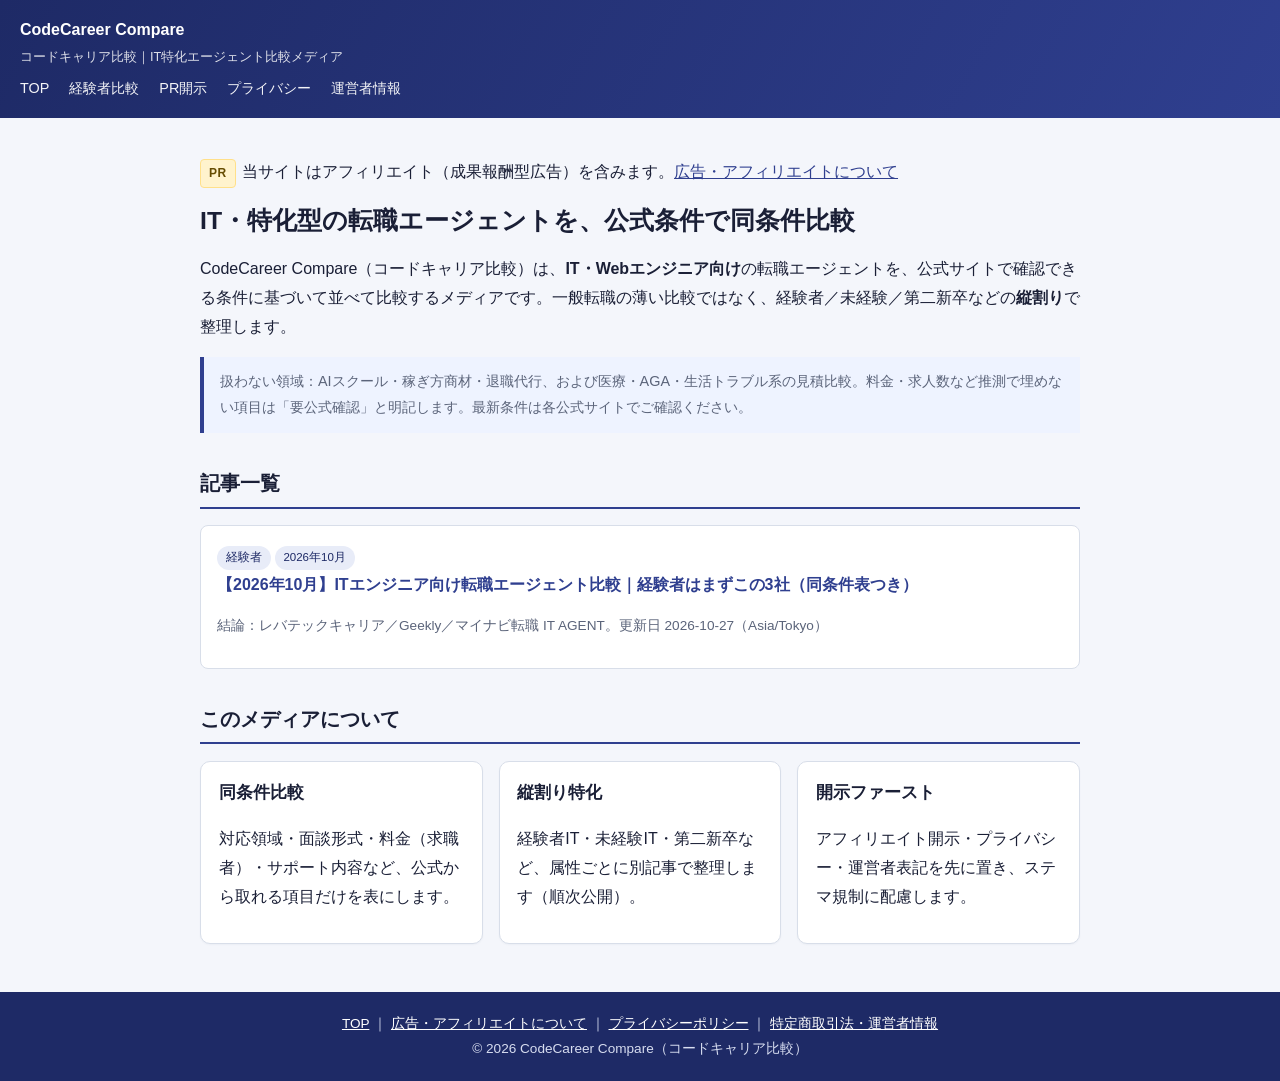
==== index.html @ ab6caa23 "Initial CodeCareer Compare static site IT career agent comparison media scaffold with disclosure pag" ====
<!DOCTYPE html>
<html lang="ja">
<head>
<meta charset="utf-8">
<meta name="viewport" content="width=device-width,initial-scale=1">
<title>CodeCareer Compare｜IT・特化型転職エージェント比較</title>
<meta name="description" content="IT・Webエンジニア向け転職エージェントを、公式条件の同条件表で比較するメディア。経験者向けの選び方と併用のコツ。">
<link rel="stylesheet" href="styles.css">
</head>
<body>
<header>
  <strong><a href="index.html">CodeCareer Compare</a></strong>
  <span class="brand-sub">コードキャリア比較｜IT特化エージェント比較メディア</span>
  <nav>
    <a href="index.html">TOP</a>
    <a href="articles/it-engineer-agent-comparison-2026.html">経験者比較</a>
    <a href="disclosure.html">PR開示</a>
    <a href="privacy.html">プライバシー</a>
    <a href="legal.html">運営者情報</a>
  </nav>
</header>
<main>
  <p><span class="pr-badge">PR</span>当サイトはアフィリエイト（成果報酬型広告）を含みます。<a href="disclosure.html">広告・アフィリエイトについて</a></p>
  <h1>IT・特化型の転職エージェントを、公式条件で同条件比較</h1>
  <p>CodeCareer Compare（コードキャリア比較）は、<strong>IT・Webエンジニア向け</strong>の転職エージェントを、公式サイトで確認できる条件に基づいて並べて比較するメディアです。一般転職の薄い比較ではなく、経験者／未経験／第二新卒などの<strong>縦割り</strong>で整理します。</p>
  <p class="note">扱わない領域：AIスクール・稼ぎ方商材・退職代行、および医療・AGA・生活トラブル系の見積比較。料金・求人数など推測で埋めない項目は「要公式確認」と明記します。最新条件は各公式サイトでご確認ください。</p>

  <h2>記事一覧</h2>
  <ul class="article-list">
    <li>
      <span class="tag">経験者</span><span class="tag">2026年10月</span>
      <div><a href="articles/it-engineer-agent-comparison-2026.html">【2026年10月】ITエンジニア向け転職エージェント比較｜経験者はまずこの3社（同条件表つき）</a></div>
      <p class="meta">結論：レバテックキャリア／Geekly／マイナビ転職 IT AGENT。更新日 2026-10-27（Asia/Tokyo）</p>
    </li>
  </ul>

  <h2>このメディアについて</h2>
  <div class="cards">
    <div class="card">
      <h3>同条件比較</h3>
      <p>対応領域・面談形式・料金（求職者）・サポート内容など、公式から取れる項目だけを表にします。</p>
    </div>
    <div class="card">
      <h3>縦割り特化</h3>
      <p>経験者IT・未経験IT・第二新卒など、属性ごとに別記事で整理します（順次公開）。</p>
    </div>
    <div class="card">
      <h3>開示ファースト</h3>
      <p>アフィリエイト開示・プライバシー・運営者表記を先に置き、ステマ規制に配慮します。</p>
    </div>
  </div>
</main>
<footer>
  <a href="index.html">TOP</a> ｜
  <a href="disclosure.html">広告・アフィリエイトについて</a> ｜
  <a href="privacy.html">プライバシーポリシー</a> ｜
  <a href="legal.html">特定商取引法・運営者情報</a><br>
  © 2026 CodeCareer Compare（コードキャリア比較）
</footer>
</body>
</html>
---- styles.css ----
/* CodeCareer Compare — indigo tech palette (distinct from kurashi green / clinic) */
:root {
  --bg: #f4f6fb;
  --surface: #ffffff;
  --text: #1a1f36;
  --muted: #5b647a;
  --border: #d8dee9;
  --brand: #2f3f8f;
  --brand-dark: #1e2a66;
  --accent: #3d8bfd;
  --note-bg: #eef3ff;
  --cta: #2f3f8f;
  --cta-hover: #1e2a66;
  --ok: #0f766e;
}
* { box-sizing: border-box; }
body {
  font-family: "Hiragino Sans", "Noto Sans JP", "Segoe UI", sans-serif;
  margin: 0;
  color: var(--text);
  line-height: 1.8;
  background: var(--bg);
}
a { color: var(--brand); }
a:hover { color: var(--accent); }
header {
  background: linear-gradient(120deg, var(--brand-dark), var(--brand));
  color: #fff;
  padding: 1rem 1.25rem;
}
header a { color: #fff; text-decoration: none; }
header .brand-sub {
  display: block;
  font-size: .8rem;
  opacity: .85;
  font-weight: 400;
}
nav {
  margin-top: .5rem;
  font-size: .9rem;
}
nav a { margin-right: 1rem; opacity: .95; }
main {
  max-width: 920px;
  margin: 0 auto;
  padding: 1.5rem 1.25rem 3rem;
}
h1 { font-size: 1.55rem; line-height: 1.4; margin-top: 0; }
h2 {
  font-size: 1.25rem;
  border-bottom: 2px solid var(--brand);
  padding-bottom: .35rem;
  margin-top: 2rem;
}
h3 { font-size: 1.05rem; margin-top: 1.5rem; }
.note {
  font-size: .9rem;
  color: var(--muted);
  background: var(--note-bg);
  border-left: 4px solid var(--brand);
  padding: .75rem 1rem;
  margin: 1rem 0;
}
.pr-badge {
  display: inline-block;
  font-size: .75rem;
  font-weight: 700;
  letter-spacing: .04em;
  background: #fff3cd;
  color: #664d03;
  border: 1px solid #ffe08a;
  border-radius: 4px;
  padding: .15rem .5rem;
  margin-right: .4rem;
}
.cards {
  display: grid;
  grid-template-columns: repeat(auto-fit, minmax(240px, 1fr));
  gap: 1rem;
}
.card {
  background: var(--surface);
  border: 1px solid var(--border);
  border-radius: 10px;
  padding: 1rem 1.1rem;
  box-shadow: 0 1px 2px rgba(30, 42, 102, .04);
}
.card h3 { margin-top: 0; }
.conclusion {
  background: var(--surface);
  border: 1px solid var(--border);
  border-radius: 10px;
  padding: 1rem 1.25rem;
}
.conclusion ol { margin: .5rem 0 0; padding-left: 1.25rem; }
.conclusion li { margin: .4rem 0; }
.table-wrap { overflow-x: auto; margin: 1rem 0; }
table {
  width: 100%;
  border-collapse: collapse;
  background: var(--surface);
  font-size: .92rem;
}
th, td {
  border: 1px solid var(--border);
  padding: .55rem .65rem;
  text-align: left;
  vertical-align: top;
}
th {
  background: #e8ecf8;
  color: var(--brand-dark);
  white-space: nowrap;
}
.cta-box {
  background: linear-gradient(135deg, #eef3ff, #f8faff);
  border: 1px solid var(--border);
  border-radius: 10px;
  padding: 1.25rem;
  margin: 1.5rem 0;
}
.cta-box .btn {
  display: inline-block;
  background: var(--cta);
  color: #fff !important;
  text-decoration: none;
  padding: .55rem 1rem;
  border-radius: 6px;
  margin: .35rem .35rem .35rem 0;
  font-weight: 600;
}
.cta-box .btn:hover { background: var(--cta-hover); }
.meta {
  font-size: .85rem;
  color: var(--muted);
}
ul.checklist { padding-left: 1.2rem; }
footer {
  background: var(--brand-dark);
  color: #d7ddf0;
  padding: 1.25rem;
  font-size: .85rem;
  text-align: center;
}
footer a { color: #fff; }
.article-list { list-style: none; padding: 0; }
.article-list li {
  background: var(--surface);
  border: 1px solid var(--border);
  border-radius: 8px;
  padding: 1rem;
  margin-bottom: .75rem;
}
.article-list a { font-weight: 700; text-decoration: none; }
.tag {
  display: inline-block;
  font-size: .72rem;
  background: #e8ecf8;
  color: var(--brand-dark);
  border-radius: 999px;
  padding: .1rem .55rem;
  margin-right: .25rem;
}
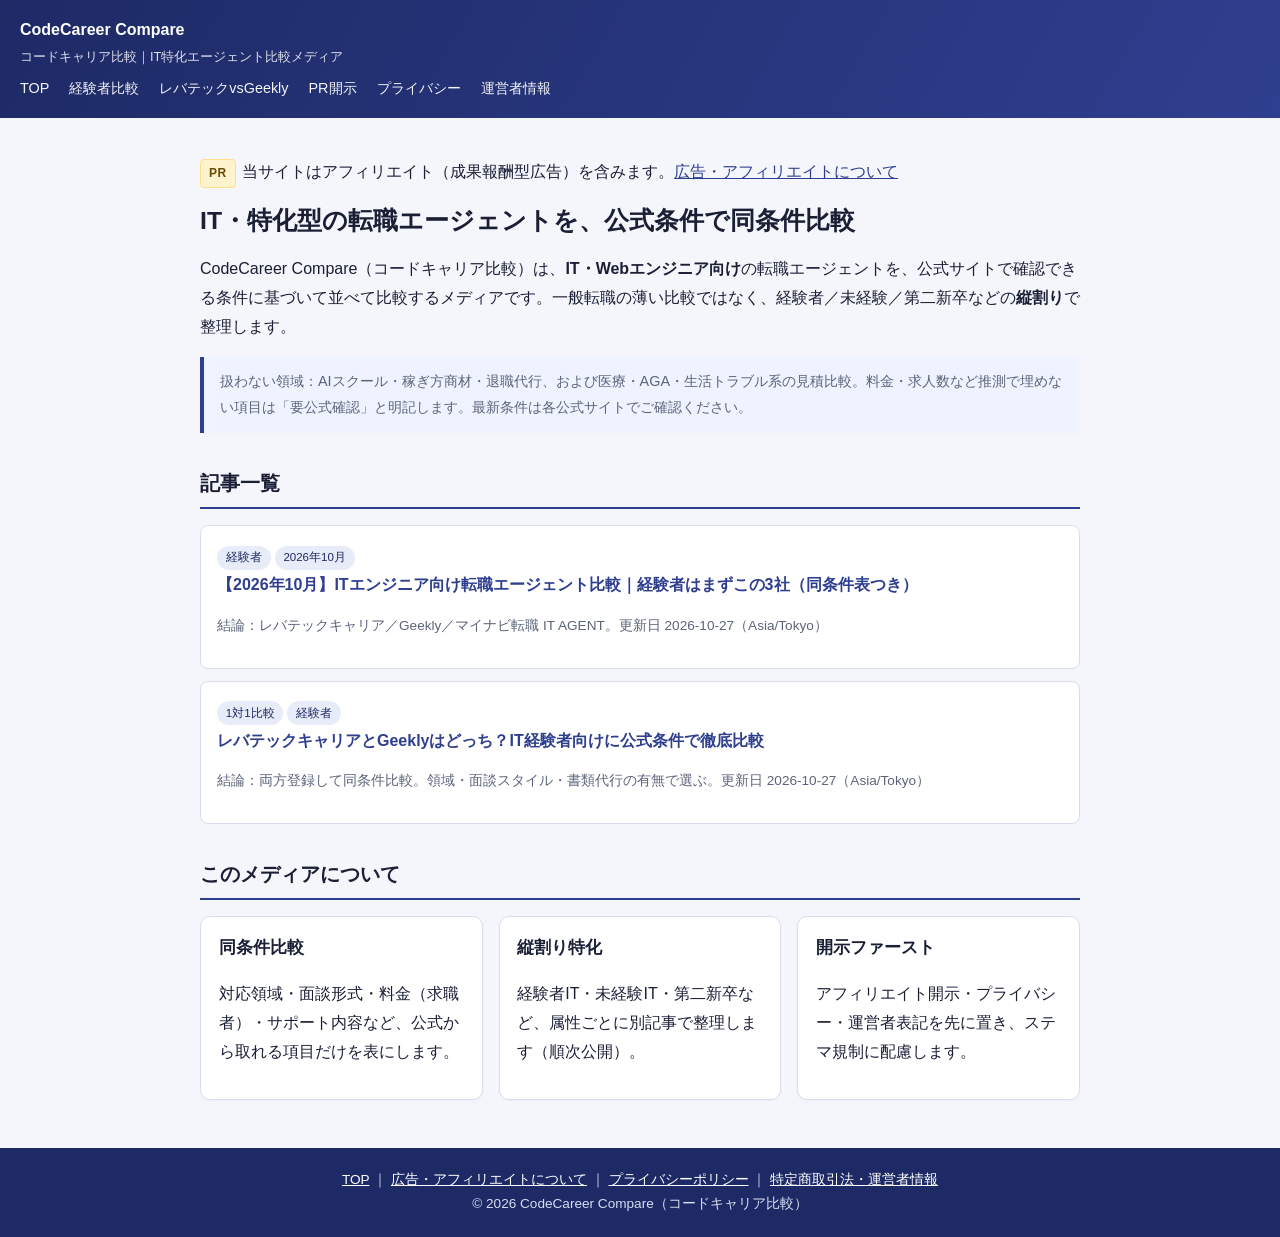
==== commit c7527d09: "Add Levtech vs Geekly cluster article and operator legal info Publish 1:1 comparison with official s" ====
--- a/index.html
+++ b/index.html
@@ -14,6 +14,7 @@
   <nav>
     <a href="index.html">TOP</a>
     <a href="articles/it-engineer-agent-comparison-2026.html">経験者比較</a>
+    <a href="articles/levtech-vs-geekly.html">レバテックvsGeekly</a>
     <a href="disclosure.html">PR開示</a>
     <a href="privacy.html">プライバシー</a>
     <a href="legal.html">運営者情報</a>
@@ -31,6 +32,11 @@
       <span class="tag">経験者</span><span class="tag">2026年10月</span>
       <div><a href="articles/it-engineer-agent-comparison-2026.html">【2026年10月】ITエンジニア向け転職エージェント比較｜経験者はまずこの3社（同条件表つき）</a></div>
       <p class="meta">結論：レバテックキャリア／Geekly／マイナビ転職 IT AGENT。更新日 2026-10-27（Asia/Tokyo）</p>
+    </li>
+    <li>
+      <span class="tag">1対1比較</span><span class="tag">経験者</span>
+      <div><a href="articles/levtech-vs-geekly.html">レバテックキャリアとGeeklyはどっち？IT経験者向けに公式条件で徹底比較</a></div>
+      <p class="meta">結論：両方登録して同条件比較。領域・面談スタイル・書類代行の有無で選ぶ。更新日 2026-10-27（Asia/Tokyo）</p>
     </li>
   </ul>
 
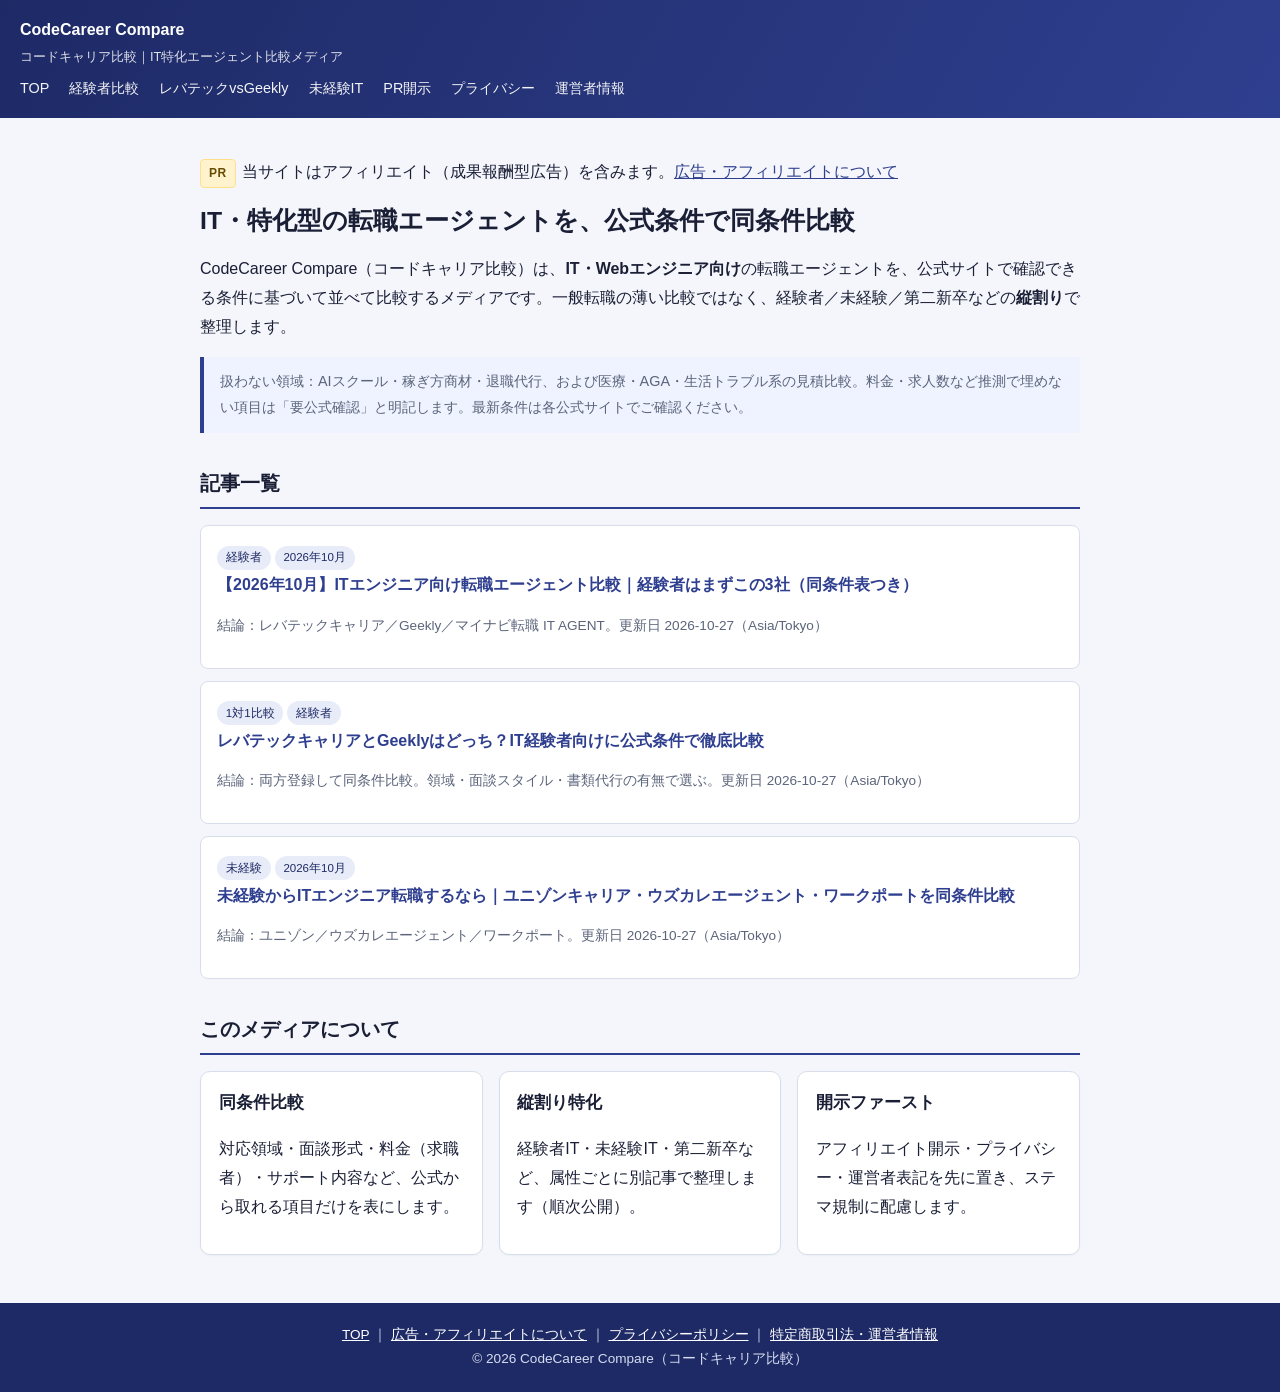
==== commit 2f89c233: "Add inexperienced IT agents cluster (Unison / Uzukare / Workport) Official same-condition comparison" ====
--- a/index.html
+++ b/index.html
@@ -15,6 +15,7 @@
     <a href="index.html">TOP</a>
     <a href="articles/it-engineer-agent-comparison-2026.html">経験者比較</a>
     <a href="articles/levtech-vs-geekly.html">レバテックvsGeekly</a>
+    <a href="articles/mishiren-it-agents.html">未経験IT</a>
     <a href="disclosure.html">PR開示</a>
     <a href="privacy.html">プライバシー</a>
     <a href="legal.html">運営者情報</a>
@@ -37,6 +38,11 @@
       <span class="tag">1対1比較</span><span class="tag">経験者</span>
       <div><a href="articles/levtech-vs-geekly.html">レバテックキャリアとGeeklyはどっち？IT経験者向けに公式条件で徹底比較</a></div>
       <p class="meta">結論：両方登録して同条件比較。領域・面談スタイル・書類代行の有無で選ぶ。更新日 2026-10-27（Asia/Tokyo）</p>
+    </li>
+    <li>
+      <span class="tag">未経験</span><span class="tag">2026年10月</span>
+      <div><a href="articles/mishiren-it-agents.html">未経験からITエンジニア転職するなら｜ユニゾンキャリア・ウズカレエージェント・ワークポートを同条件比較</a></div>
+      <p class="meta">結論：ユニゾン／ウズカレエージェント／ワークポート。更新日 2026-10-27（Asia/Tokyo）</p>
     </li>
   </ul>
 
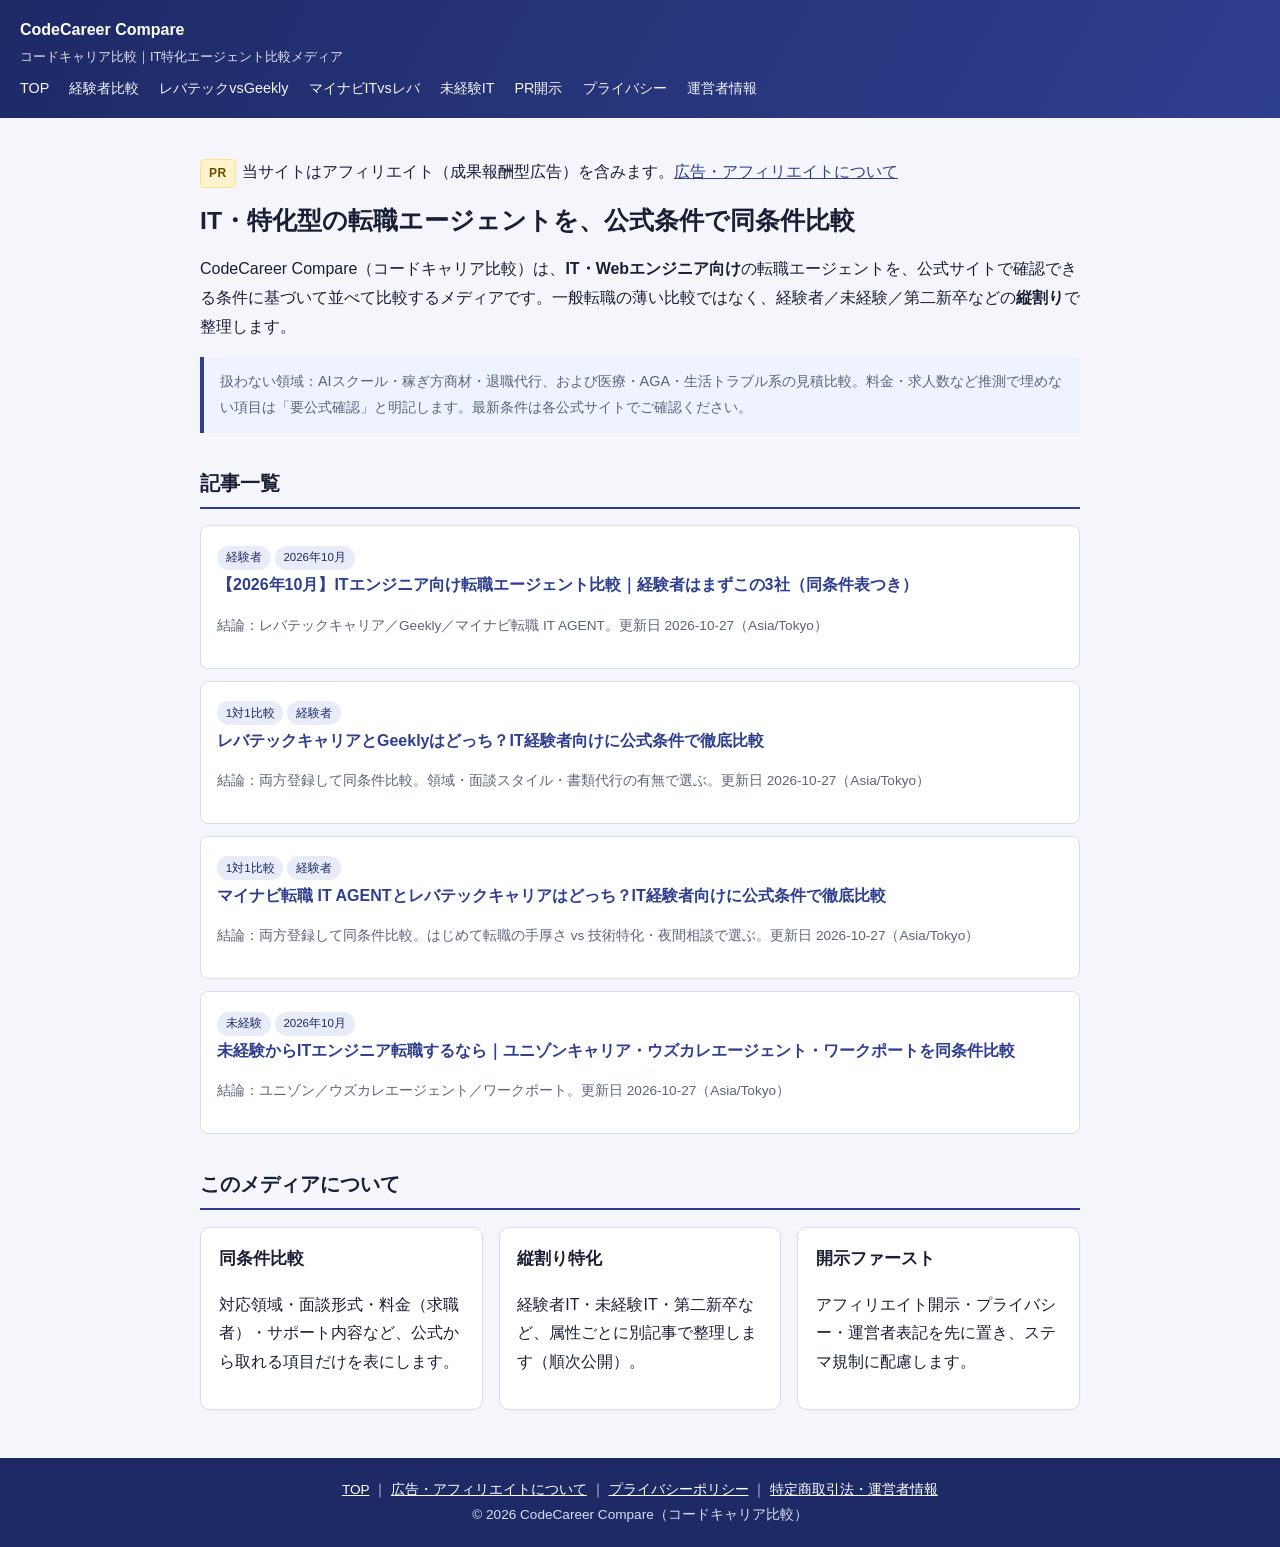
==== commit 8846ad65: "Add Mynavi IT vs Levtech cluster article and wire nav 1:1 experienced-IT compare with official same-" ====
--- a/index.html
+++ b/index.html
@@ -15,6 +15,7 @@
     <a href="index.html">TOP</a>
     <a href="articles/it-engineer-agent-comparison-2026.html">経験者比較</a>
     <a href="articles/levtech-vs-geekly.html">レバテックvsGeekly</a>
+    <a href="articles/mynavi-it-vs-levtech.html">マイナビITvsレバ</a>
     <a href="articles/mishiren-it-agents.html">未経験IT</a>
     <a href="disclosure.html">PR開示</a>
     <a href="privacy.html">プライバシー</a>
@@ -38,6 +39,11 @@
       <span class="tag">1対1比較</span><span class="tag">経験者</span>
       <div><a href="articles/levtech-vs-geekly.html">レバテックキャリアとGeeklyはどっち？IT経験者向けに公式条件で徹底比較</a></div>
       <p class="meta">結論：両方登録して同条件比較。領域・面談スタイル・書類代行の有無で選ぶ。更新日 2026-10-27（Asia/Tokyo）</p>
+    </li>
+    <li>
+      <span class="tag">1対1比較</span><span class="tag">経験者</span>
+      <div><a href="articles/mynavi-it-vs-levtech.html">マイナビ転職 IT AGENTとレバテックキャリアはどっち？IT経験者向けに公式条件で徹底比較</a></div>
+      <p class="meta">結論：両方登録して同条件比較。はじめて転職の手厚さ vs 技術特化・夜間相談で選ぶ。更新日 2026-10-27（Asia/Tokyo）</p>
     </li>
     <li>
       <span class="tag">未経験</span><span class="tag">2026年10月</span>
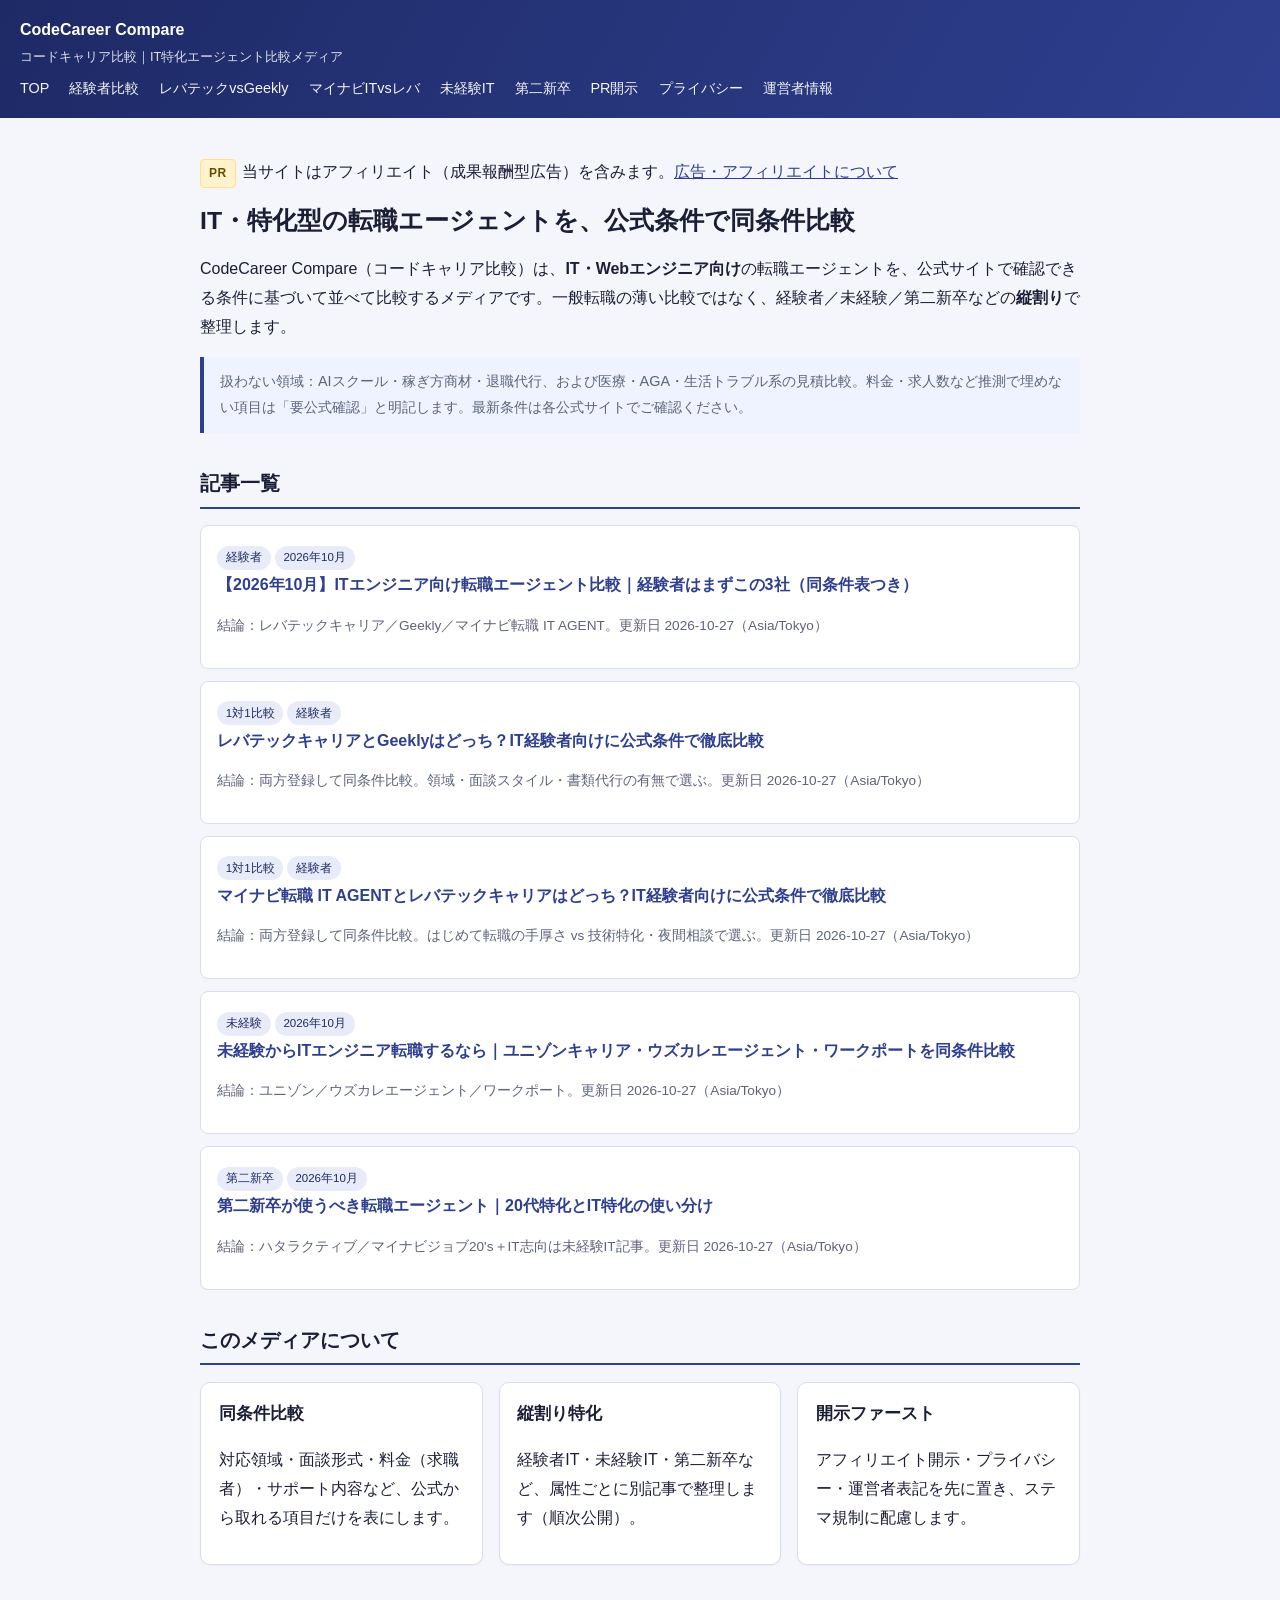
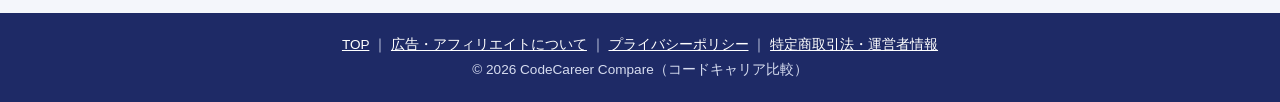
==== commit c97e2ab6: "Add 第二新卒クラスター article. Publish dainishinsotsu-agents.html (Hataractive / Mynavi Job 20's + IT特化使い分け)" ====
--- a/index.html
+++ b/index.html
@@ -17,6 +17,7 @@
     <a href="articles/levtech-vs-geekly.html">レバテックvsGeekly</a>
     <a href="articles/mynavi-it-vs-levtech.html">マイナビITvsレバ</a>
     <a href="articles/mishiren-it-agents.html">未経験IT</a>
+    <a href="articles/dainishinsotsu-agents.html">第二新卒</a>
     <a href="disclosure.html">PR開示</a>
     <a href="privacy.html">プライバシー</a>
     <a href="legal.html">運営者情報</a>
@@ -50,6 +51,11 @@
       <div><a href="articles/mishiren-it-agents.html">未経験からITエンジニア転職するなら｜ユニゾンキャリア・ウズカレエージェント・ワークポートを同条件比較</a></div>
       <p class="meta">結論：ユニゾン／ウズカレエージェント／ワークポート。更新日 2026-10-27（Asia/Tokyo）</p>
     </li>
+    <li>
+      <span class="tag">第二新卒</span><span class="tag">2026年10月</span>
+      <div><a href="articles/dainishinsotsu-agents.html">第二新卒が使うべき転職エージェント｜20代特化とIT特化の使い分け</a></div>
+      <p class="meta">結論：ハタラクティブ／マイナビジョブ20's＋IT志向は未経験IT記事。更新日 2026-10-27（Asia/Tokyo）</p>
+    </li>
   </ul>
 
   <h2>このメディアについて</h2>
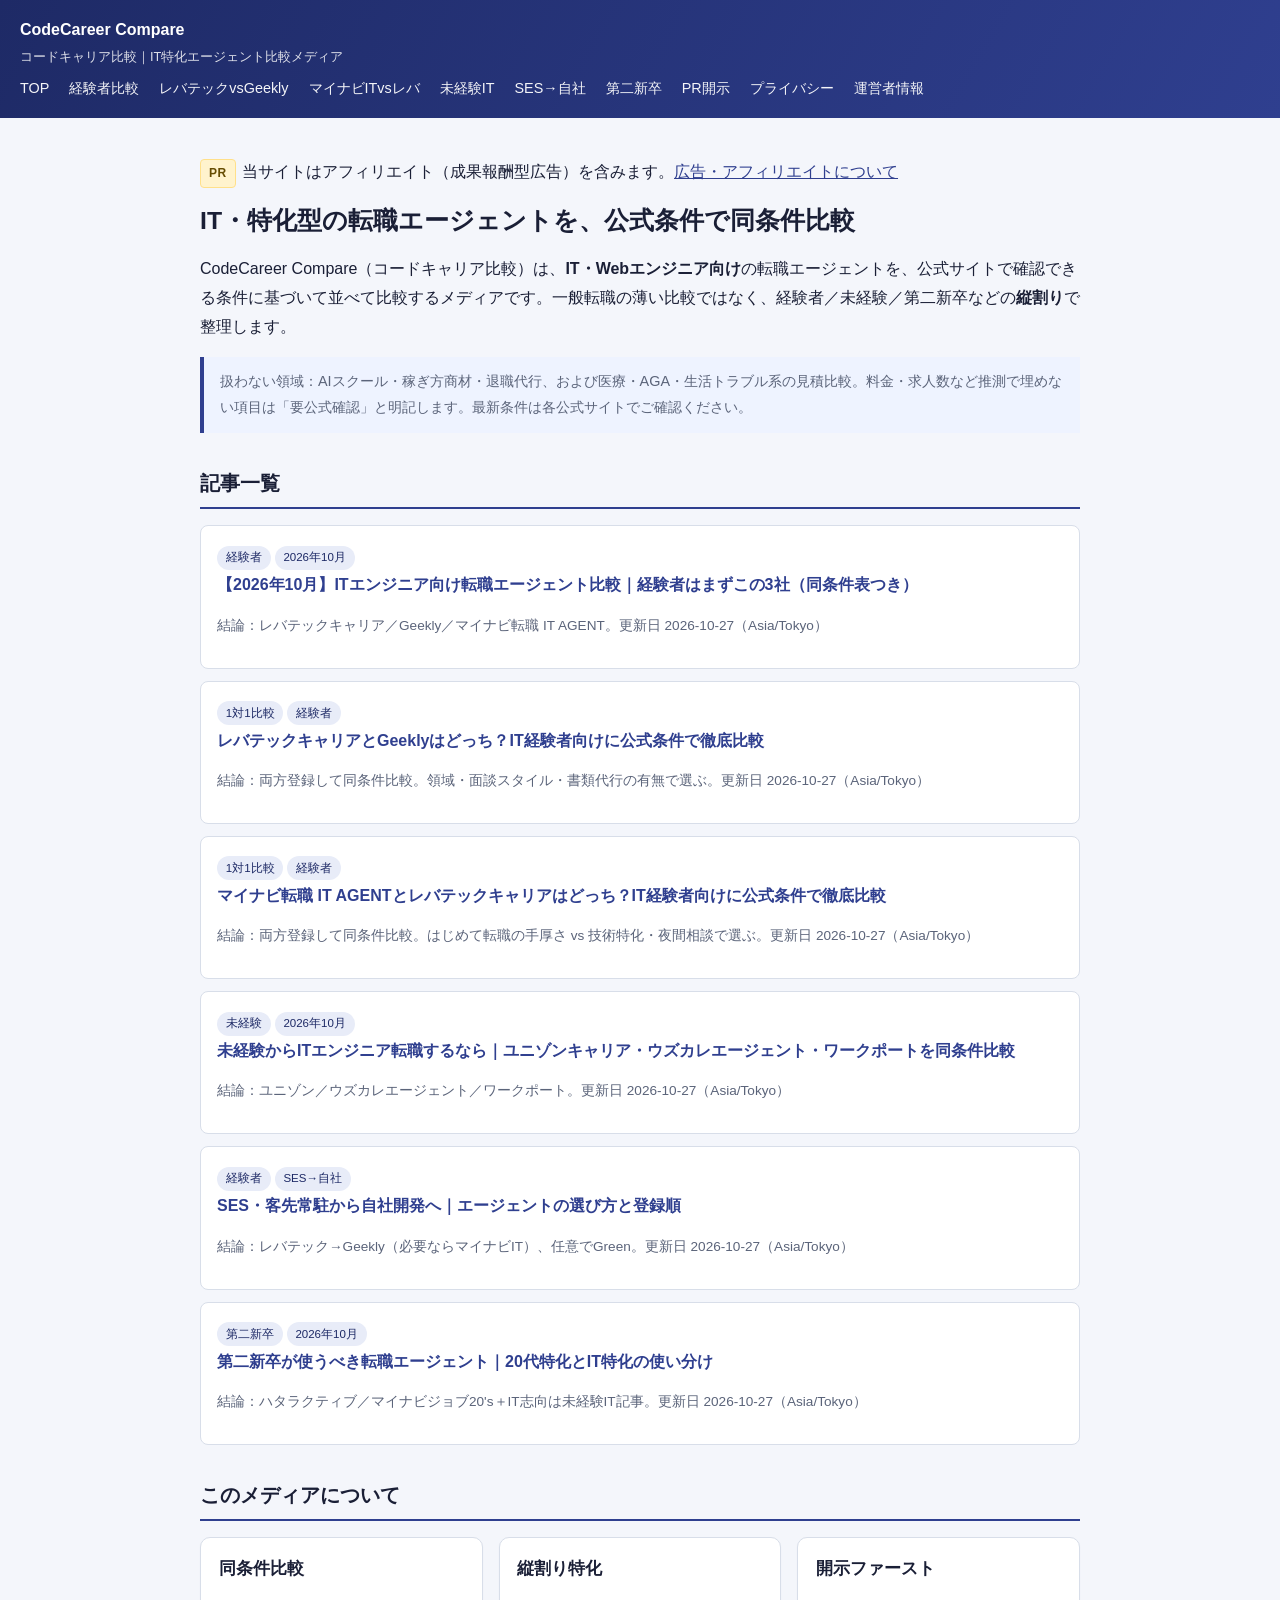
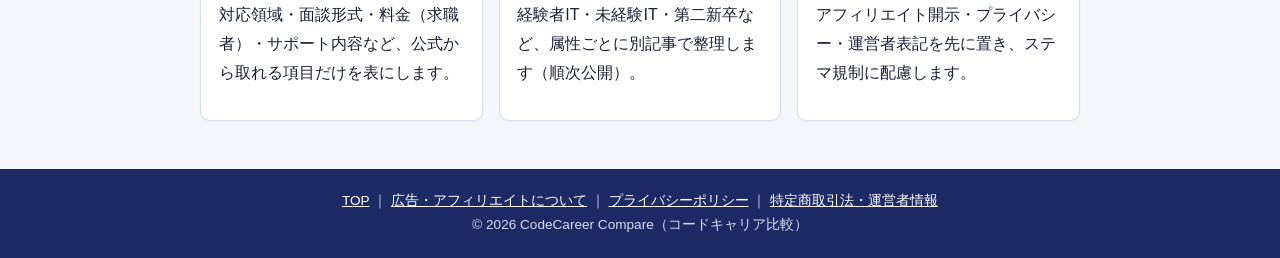
==== commit dba7a9e0: "Add SES→自社開発 cluster article and wire nav/links New articles/ses-to-inhouse.html (registration order" ====
--- a/index.html
+++ b/index.html
@@ -17,6 +17,7 @@
     <a href="articles/levtech-vs-geekly.html">レバテックvsGeekly</a>
     <a href="articles/mynavi-it-vs-levtech.html">マイナビITvsレバ</a>
     <a href="articles/mishiren-it-agents.html">未経験IT</a>
+    <a href="articles/ses-to-inhouse.html">SES→自社</a>
     <a href="articles/dainishinsotsu-agents.html">第二新卒</a>
     <a href="disclosure.html">PR開示</a>
     <a href="privacy.html">プライバシー</a>
@@ -52,6 +53,11 @@
       <p class="meta">結論：ユニゾン／ウズカレエージェント／ワークポート。更新日 2026-10-27（Asia/Tokyo）</p>
     </li>
     <li>
+      <span class="tag">経験者</span><span class="tag">SES→自社</span>
+      <div><a href="articles/ses-to-inhouse.html">SES・客先常駐から自社開発へ｜エージェントの選び方と登録順</a></div>
+      <p class="meta">結論：レバテック→Geekly（必要ならマイナビIT）、任意でGreen。更新日 2026-10-27（Asia/Tokyo）</p>
+    </li>
+    <li>
       <span class="tag">第二新卒</span><span class="tag">2026年10月</span>
       <div><a href="articles/dainishinsotsu-agents.html">第二新卒が使うべき転職エージェント｜20代特化とIT特化の使い分け</a></div>
       <p class="meta">結論：ハタラクティブ／マイナビジョブ20's＋IT志向は未経験IT記事。更新日 2026-10-27（Asia/Tokyo）</p>
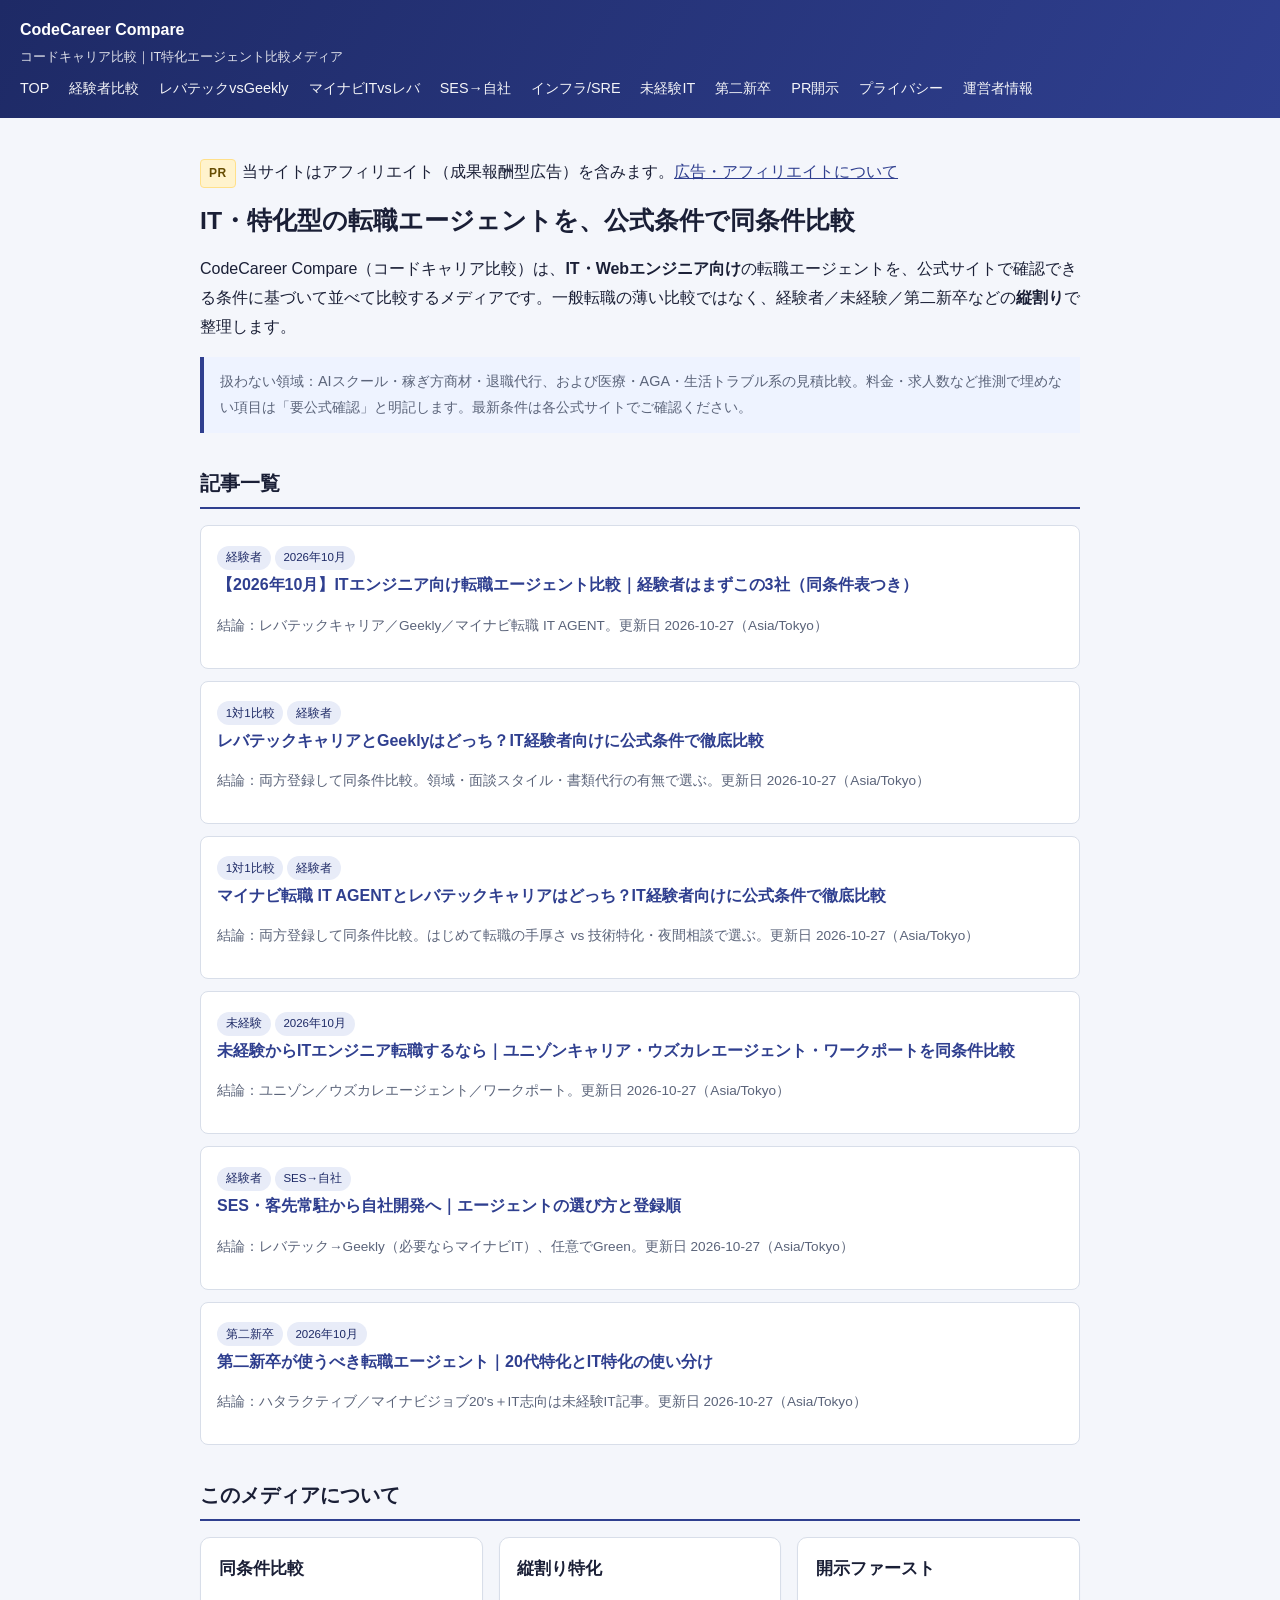
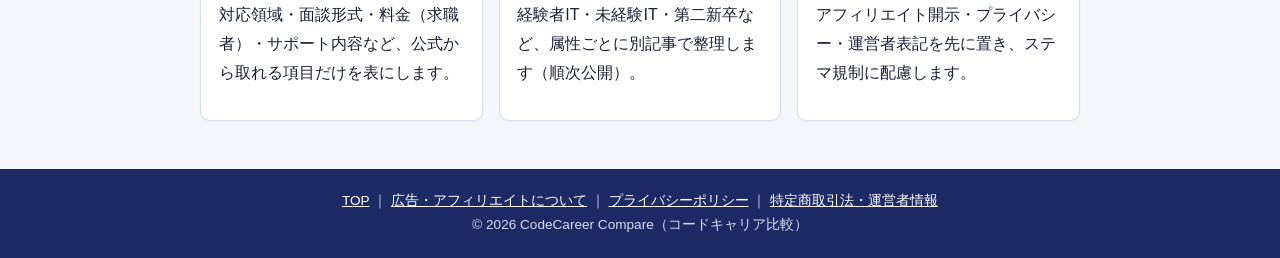
==== commit cc534291: "Add インフラ／SRE cluster article (Levtech / Geekly / type IT) Wire nav, index listing, and cross-links a" ====
--- a/index.html
+++ b/index.html
@@ -16,8 +16,9 @@
     <a href="articles/it-engineer-agent-comparison-2026.html">経験者比較</a>
     <a href="articles/levtech-vs-geekly.html">レバテックvsGeekly</a>
     <a href="articles/mynavi-it-vs-levtech.html">マイナビITvsレバ</a>
+    <a href="articles/ses-to-inhouse.html">SES→自社</a>
+    <a href="articles/infra-sre-agents.html">インフラ/SRE</a>
     <a href="articles/mishiren-it-agents.html">未経験IT</a>
-    <a href="articles/ses-to-inhouse.html">SES→自社</a>
     <a href="articles/dainishinsotsu-agents.html">第二新卒</a>
     <a href="disclosure.html">PR開示</a>
     <a href="privacy.html">プライバシー</a>
